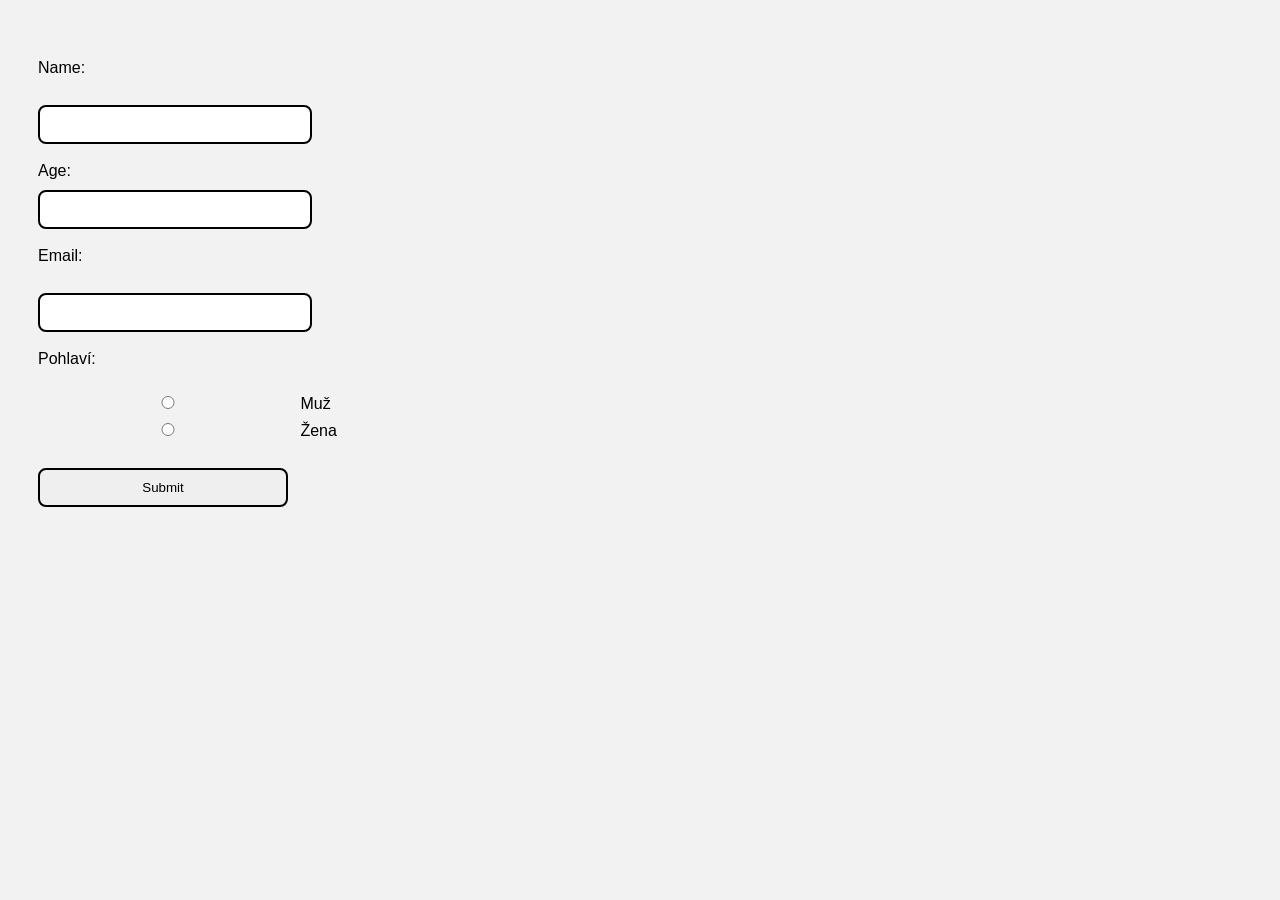
==== index.html @ d6c67d11 "Add files via upload" ====
<!DOCTYPE html>
<html lang="en">
<head>
    <meta charset="UTF-8">
    <meta name="viewport" content="width=device-width, initial-scale=1.0">
    <title>Index</title>
    <link rel="stylesheet" href="style0303.css">
</head>
<body> 
       <h1></h1>
         <p></p>
<form action="submit.php" method="post">
    <label for="name">Name:</label>    <br><br>
        <input type="text" id="name" name="name"><br><br> 
    <label type="number" for="age">Age:</label> <br>
        <input type="number" id="age" name="age"><br><br>
    <label for="email">Email:</label> <br><br>
        <input type="email" id="email" name="email"><br><br>
    <label>Pohlaví:</label> <br><br>
        <input type="radio" name="pohlavi" value="muz"> Muž<br>
        <input type="radio" name="pohlavi" value="zena"> Žena<br> <br>
  
  
  
    <input type="submit" value="Submit">

</body>
</html>
---- style0303.css ----
button:hover{
     background-color: rgb(141, 99, 175);
     cursor: not-allowed;
}
button:active{
transform:scale(0.80) ;
}
input {
    padding: 10px;
    width: 250px;
    border: 2px solid rgb(0, 0, 0);
    border-radius: 8px;
    margin-top: 10px;
}
h1 {
    color: darkblue;
    
}

h2 {
    margin-top: 30px;
    color: #333;
}
button:hover{
     background-color: green;
     cursor:grabbing;
}
body {
    font-family: Arial, sans-serif;
    padding: 30px;
    background-color: #f2f2f2;
    cursor: url("cr.webp"),auto;
}
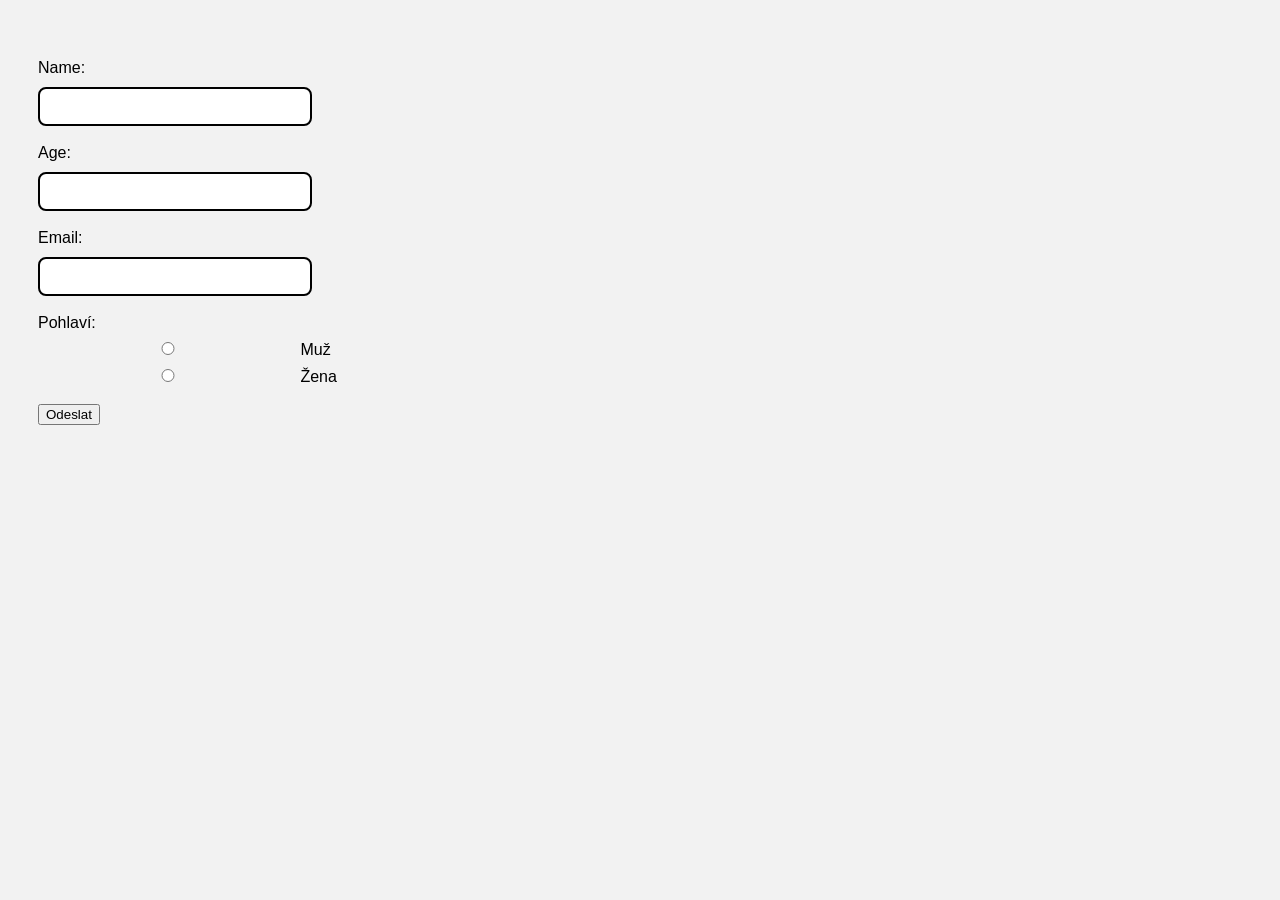
==== commit b1d38712: "Update form structure in index.html Removed form action and changed submit input to button." ====
--- a/index.html
+++ b/index.html
@@ -9,20 +9,20 @@
 <body> 
        <h1></h1>
          <p></p>
-<form action="submit.php" method="post">
-    <label for="name">Name:</label>    <br><br>
+<form></form>
+    <label for="name">Name:</label>    <br>
         <input type="text" id="name" name="name"><br><br> 
     <label type="number" for="age">Age:</label> <br>
         <input type="number" id="age" name="age"><br><br>
-    <label for="email">Email:</label> <br><br>
+    <label for="email">Email:</label> <br>
         <input type="email" id="email" name="email"><br><br>
-    <label>Pohlaví:</label> <br><br>
+    <label>Pohlaví:</label> <br>
         <input type="radio" name="pohlavi" value="muz"> Muž<br>
         <input type="radio" name="pohlavi" value="zena"> Žena<br> <br>
   
   
   
-    <input type="submit" value="Submit">
-
+    <button>Odeslat</button>
+</form>
 </body>
-</html>+</html>
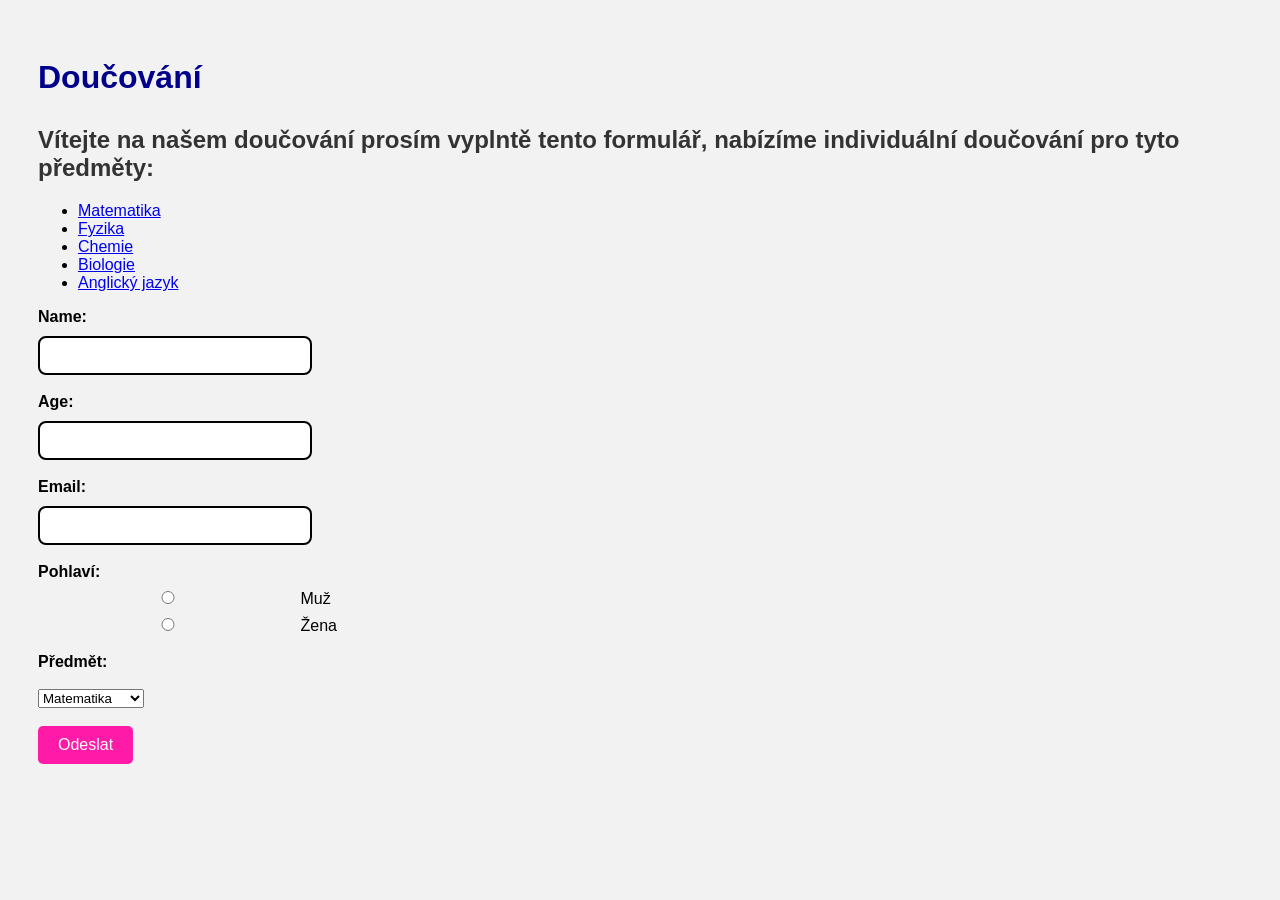
==== commit 505b2d4b: "Enhance index.html with form fields and structure Updated the form to include additional fields and " ====
--- a/index.html
+++ b/index.html
@@ -7,22 +7,38 @@
     <link rel="stylesheet" href="style0303.css">
 </head>
 <body> 
-       <h1></h1>
-         <p></p>
-<form></form>
-    <label for="name">Name:</label>    <br>
+       <h1>Doučování</h1>
+         <h2>Vítejte na našem doučování prosím vyplntě tento formulář, nabízíme individuální doučování pro tyto předměty:</h2>
+         <ul>
+            <li><a href="Matematika.html">Matematika</a></li>
+            <li><a href="Fyzika.html">Fyzika</a></li>
+            <li><a href="Chemie.html">Chemie</a></li>
+            <li><a href="Biologie.html">Biologie</a></li>
+            <li><a href="Anglický jazyk.html">Anglický jazyk</a></li>
+         </ul>
+<form>
+    <label for="name"><b>Name:</b></label>    <br>
         <input type="text" id="name" name="name"><br><br> 
-    <label type="number" for="age">Age:</label> <br>
+    <label for="age"><b>Age:</b></label> <br>
         <input type="number" id="age" name="age"><br><br>
-    <label for="email">Email:</label> <br>
+    <label for="email"><b>Email:</b></label> <br>
         <input type="email" id="email" name="email"><br><br>
-    <label>Pohlaví:</label> <br>
-        <input type="radio" name="pohlavi" value="muz"> Muž<br>
-        <input type="radio" name="pohlavi" value="zena"> Žena<br> <br>
-  
+    <label><b>Pohlaví:</b></label> <br>
+        <input type="radio" id="male" name="gender" value="male">
+        <label for="male">Muž</label><br>
+        <input type="radio" id="female" name="gender" value="female">
+        <label for="female">Žena</label><br><br>
+    <label for="subject"><b>Předmět:</b></label> <br><br>
+        <select id="subject" name="subject">
+            <option value="math">Matematika</option>
+            <option value="physics">Fyzika</option>
+            <option value="chemistry">Chemie</option>
+            <option value="biology">Biologie</option>
+            <option value="english">Anglický jazyk</option>
+        </select><br><br>
+</form>  
   
   
     <button>Odeslat</button>
-</form>
 </body>
 </html>
--- a/style0303.css
+++ b/style0303.css
@@ -22,7 +22,7 @@
     color: #333;
 }
 button:hover{
-     background-color: green;
+     background-color: rgb(0, 233, 250);
      cursor:grabbing;
 }
 body {
@@ -31,3 +31,12 @@
     background-color: #f2f2f2;
     cursor: url("cr.webp"),auto;
 }
+button {
+    padding: 10px 20px;
+    background-color: rgb(255, 27, 168);
+    color: white;
+    border: none;
+    border-radius: 5px;
+    font-size: 16px;
+    transition: background-color 1.5s ease;
+}
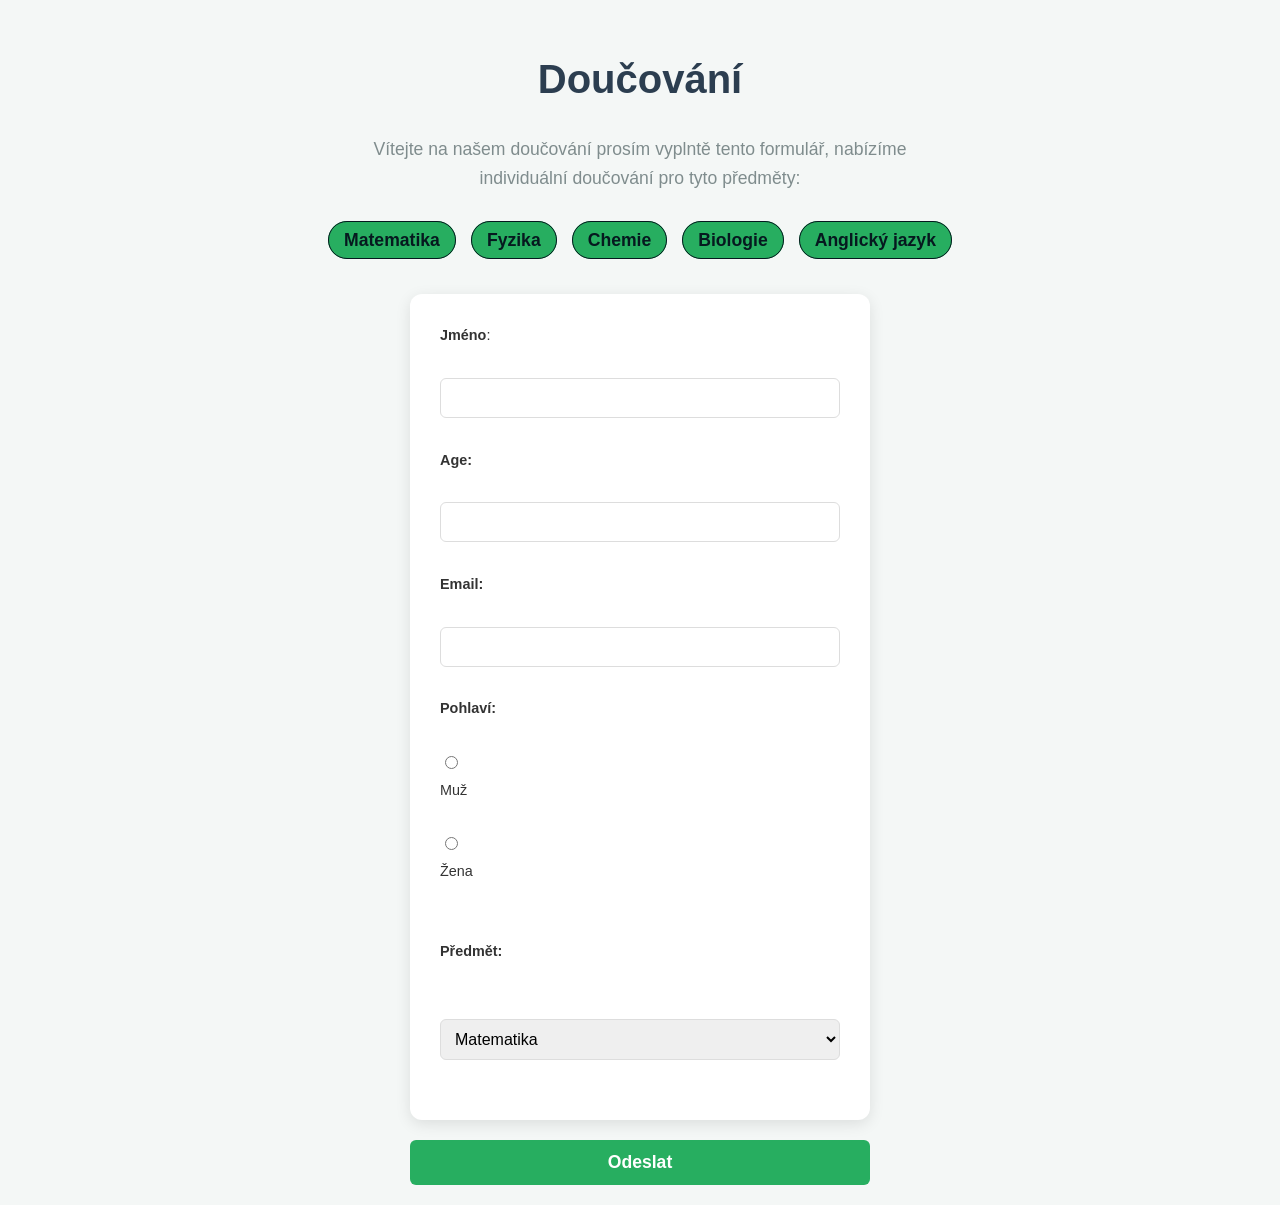
==== commit cc9045ce: "Fix HTML encoding issues in index.html" ====
--- a/index.html
+++ b/index.html
@@ -17,7 +17,7 @@
             <li><a href="Anglický jazyk.html">Anglický jazyk</a></li>
          </ul>
 <form>
-    <label for="name"><b>Name:</b></label>    <br>
+    <label for="name"><b>Jméno</b>:</b></label>    <br>
         <input type="text" id="name" name="name"><br><br> 
     <label for="age"><b>Age:</b></label> <br>
         <input type="number" id="age" name="age"><br><br>
@@ -42,3 +42,4 @@
     <button>Odeslat</button>
 </body>
 </html>
+
--- a/style0303.css
+++ b/style0303.css
@@ -1,42 +1,129 @@
-button:hover{
-     background-color: rgb(141, 99, 175);
-     cursor: not-allowed;
+
+body {
+    font-family: 'Segoe UI', Tahoma, Geneva, Verdana, sans-serif;
+    background-color: #f4f7f6;
+    color: #333;
+    line-height: 1.6;
+    margin: 0;
+    padding: 20px;
+    display: flex;
+    flex-direction: column;
+    align-items: center;
 }
-button:active{
-transform:scale(0.80) ;
-}
-input {
-    padding: 10px;
-    width: 250px;
-    border: 2px solid rgb(0, 0, 0);
-    border-radius: 8px;
-    margin-top: 10px;
-}
+
+
 h1 {
-    color: darkblue;
-    
+    color: #2c3e50;
+    font-size: 2.5rem;
+    margin-bottom: 10px;
 }
 
 h2 {
-    margin-top: 30px;
-    color: #333;
+    font-weight: 400;
+    font-size: 1.1rem;
+    color: #7f8c8d;
+    max-width: 600px;
+    text-align: center;
 }
-button:hover{
-     background-color: rgb(0, 233, 250);
-     cursor:grabbing;
+
+
+ul {
+    list-style: none;
+    padding: 0;
+    display: flex;
+    gap: 15px;
+    margin: 20px 0;
 }
-body {
-    font-family: Arial, sans-serif;
+
+ul li a {
+    text-decoration: none;
+    color: #06191f;
+    font-weight: bold;
+    padding: 8px 15px;
+    border: 1px solid #06191f;
+    border-radius: 20px;
+    transition: all 0.3s ease;
+}
+
+ul li a:hover {
+    background-color: #3498db;
+    color: white;
+}
+
+
+form {
+    background: white;
     padding: 30px;
-    background-color: #f2f2f2;
-    cursor: url("cr.webp"),auto;
+    border-radius: 12px;
+    box-shadow: 0 4px 15px rgba(0, 0, 0, 0.1);
+    width: 100%;
+    max-width: 400px;
+    margin-top: 20px;
 }
+
+
+label {
+    display: block;
+    margin-bottom: 5px;
+    font-size: 0.9rem;
+}
+
+input[type="text"],
+input[type="number"],
+input[type="email"],
+select {
+    width: 100%;
+    padding: 10px;
+    margin-bottom: 5px;
+    border: 1px solid #ddd;
+    border-radius: 6px;
+    box-sizing: border-box; 
+    font-size: 1rem;
+}
+
+
+input[type="radio"] {
+    margin-right: 10px;
+    margin-bottom: 10px;
+}
+
 button {
-    padding: 10px 20px;
-    background-color: rgb(255, 27, 168);
+    width: 100%;
+    max-width: 460px; 
+    margin-top: 20px;
+    padding: 12px;
+    background-color: #27ae60;
     color: white;
     border: none;
-    border-radius: 5px;
-    font-size: 16px;
-    transition: background-color 1.5s ease;
+    border-radius: 6px;
+    font-size: 1.1rem;
+    font-weight: bold;
+    cursor: pointer;
+    transition: background 0.3s ease;
 }
+
+button:hover {
+    background-color: #219150;
+}
+a {
+    width: 100%;
+    max-width: 460px; 
+    margin-top: 20px;
+    padding: 12px;
+    background-color: #27ae60;
+    color: white;
+    border: none;
+    border-radius: 6px;
+    font-size: 1.1rem;
+    font-weight: bold;
+    cursor: pointer;
+    transition: background 0.3s ease;
+ 
+
+
+
+
+
+
+
+
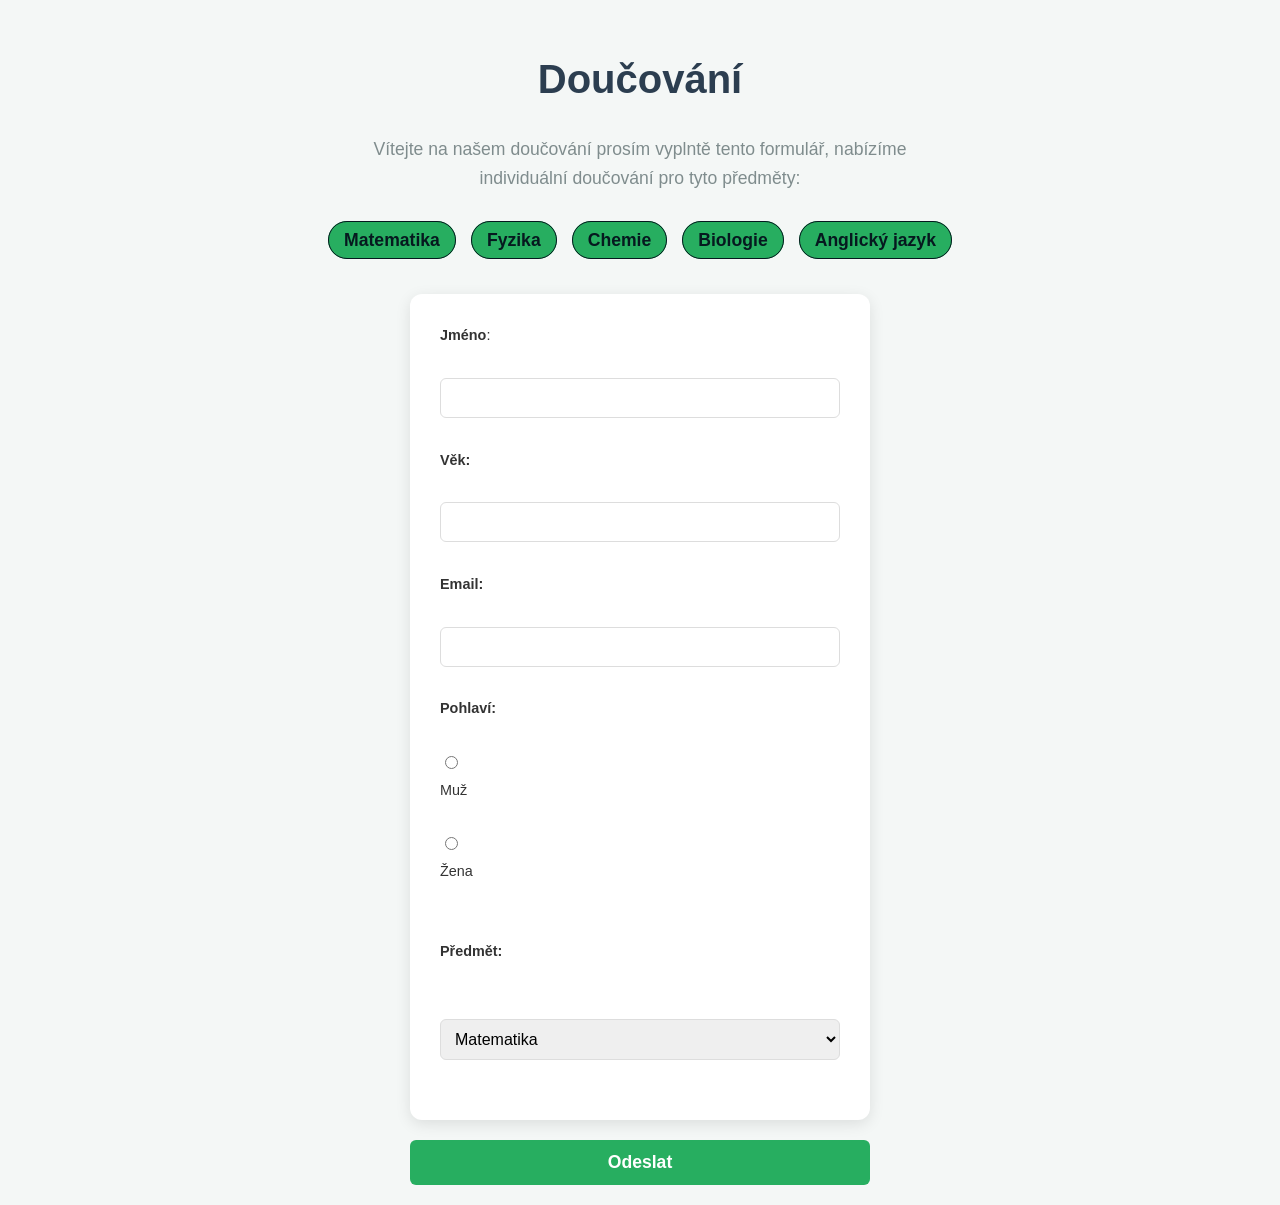
==== commit d2ff22b2: "Update index.html" ====
--- a/index.html
+++ b/index.html
@@ -19,7 +19,7 @@
 <form>
     <label for="name"><b>Jméno</b>:</b></label>    <br>
         <input type="text" id="name" name="name"><br><br> 
-    <label for="age"><b>Age:</b></label> <br>
+    <label for="age"><b>Věk:</b></label> <br>
         <input type="number" id="age" name="age"><br><br>
     <label for="email"><b>Email:</b></label> <br>
         <input type="email" id="email" name="email"><br><br>
@@ -43,3 +43,4 @@
 </body>
 </html>
 
+
